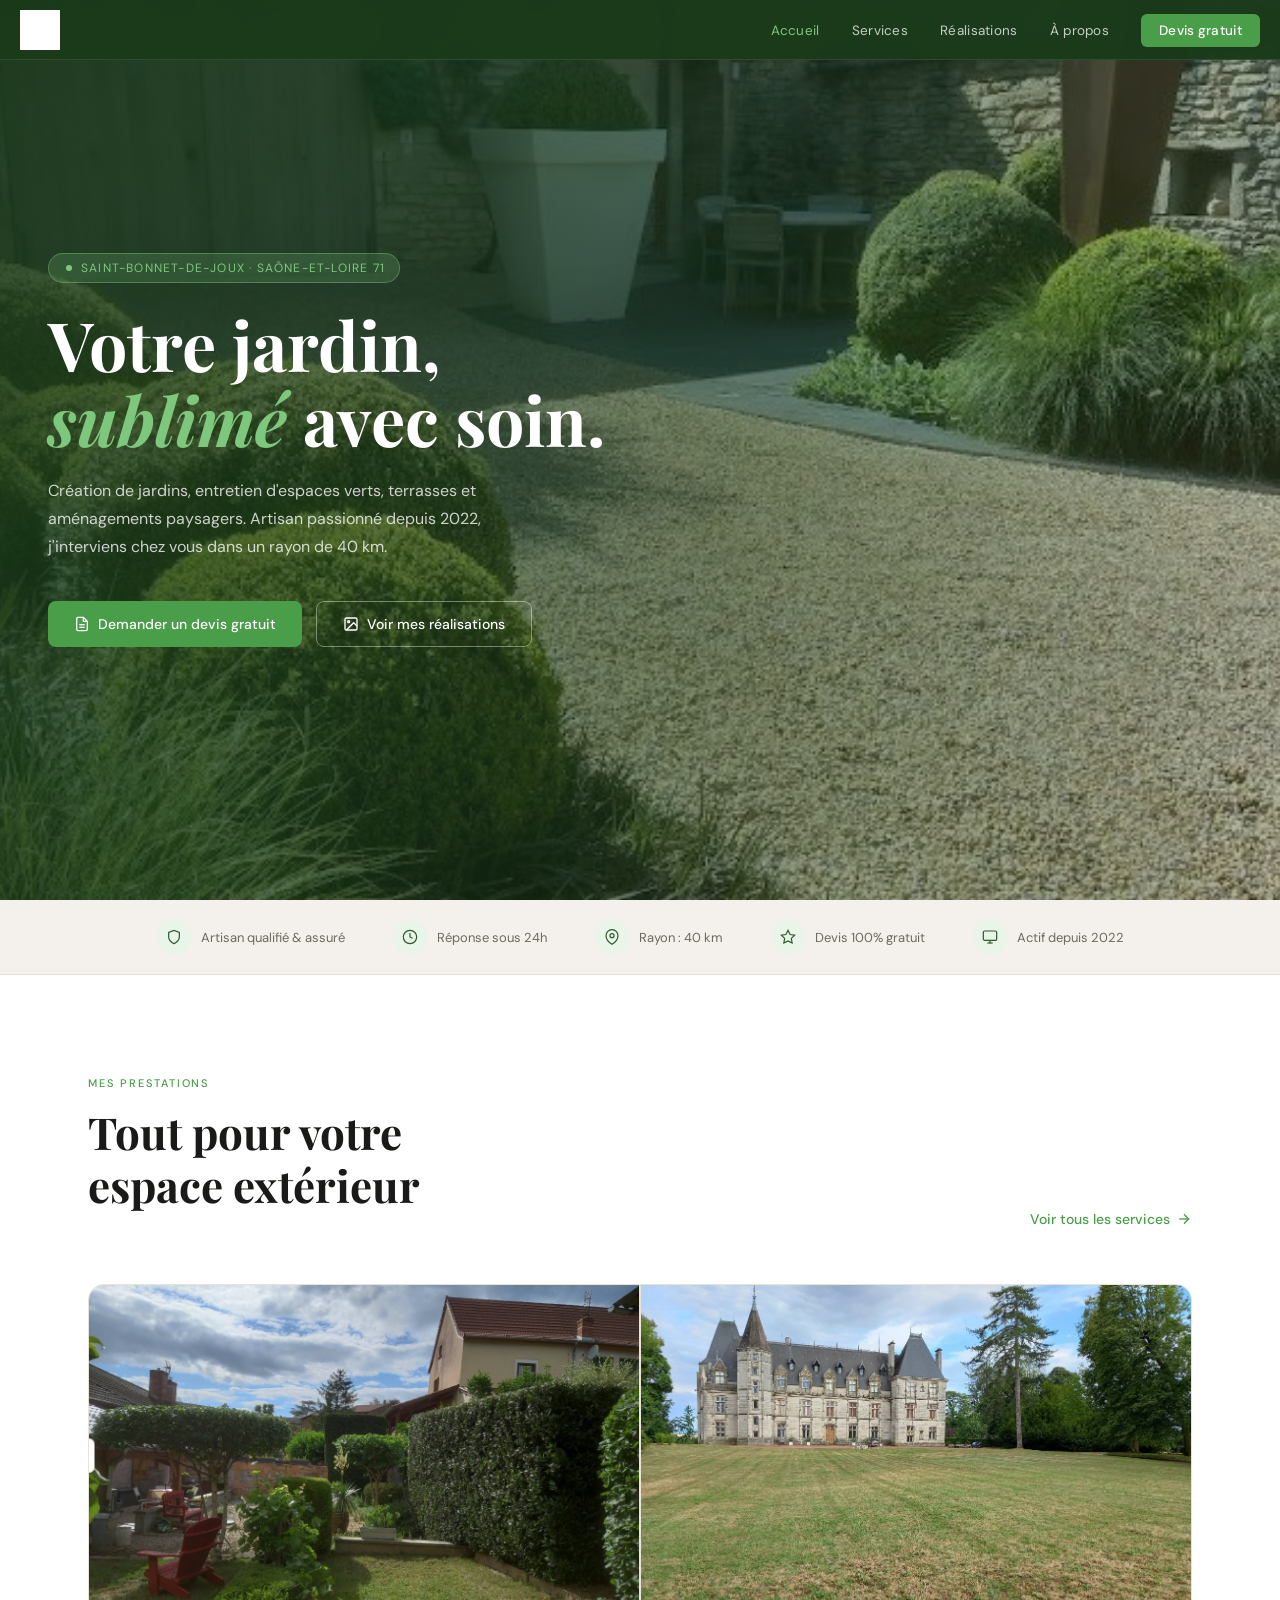
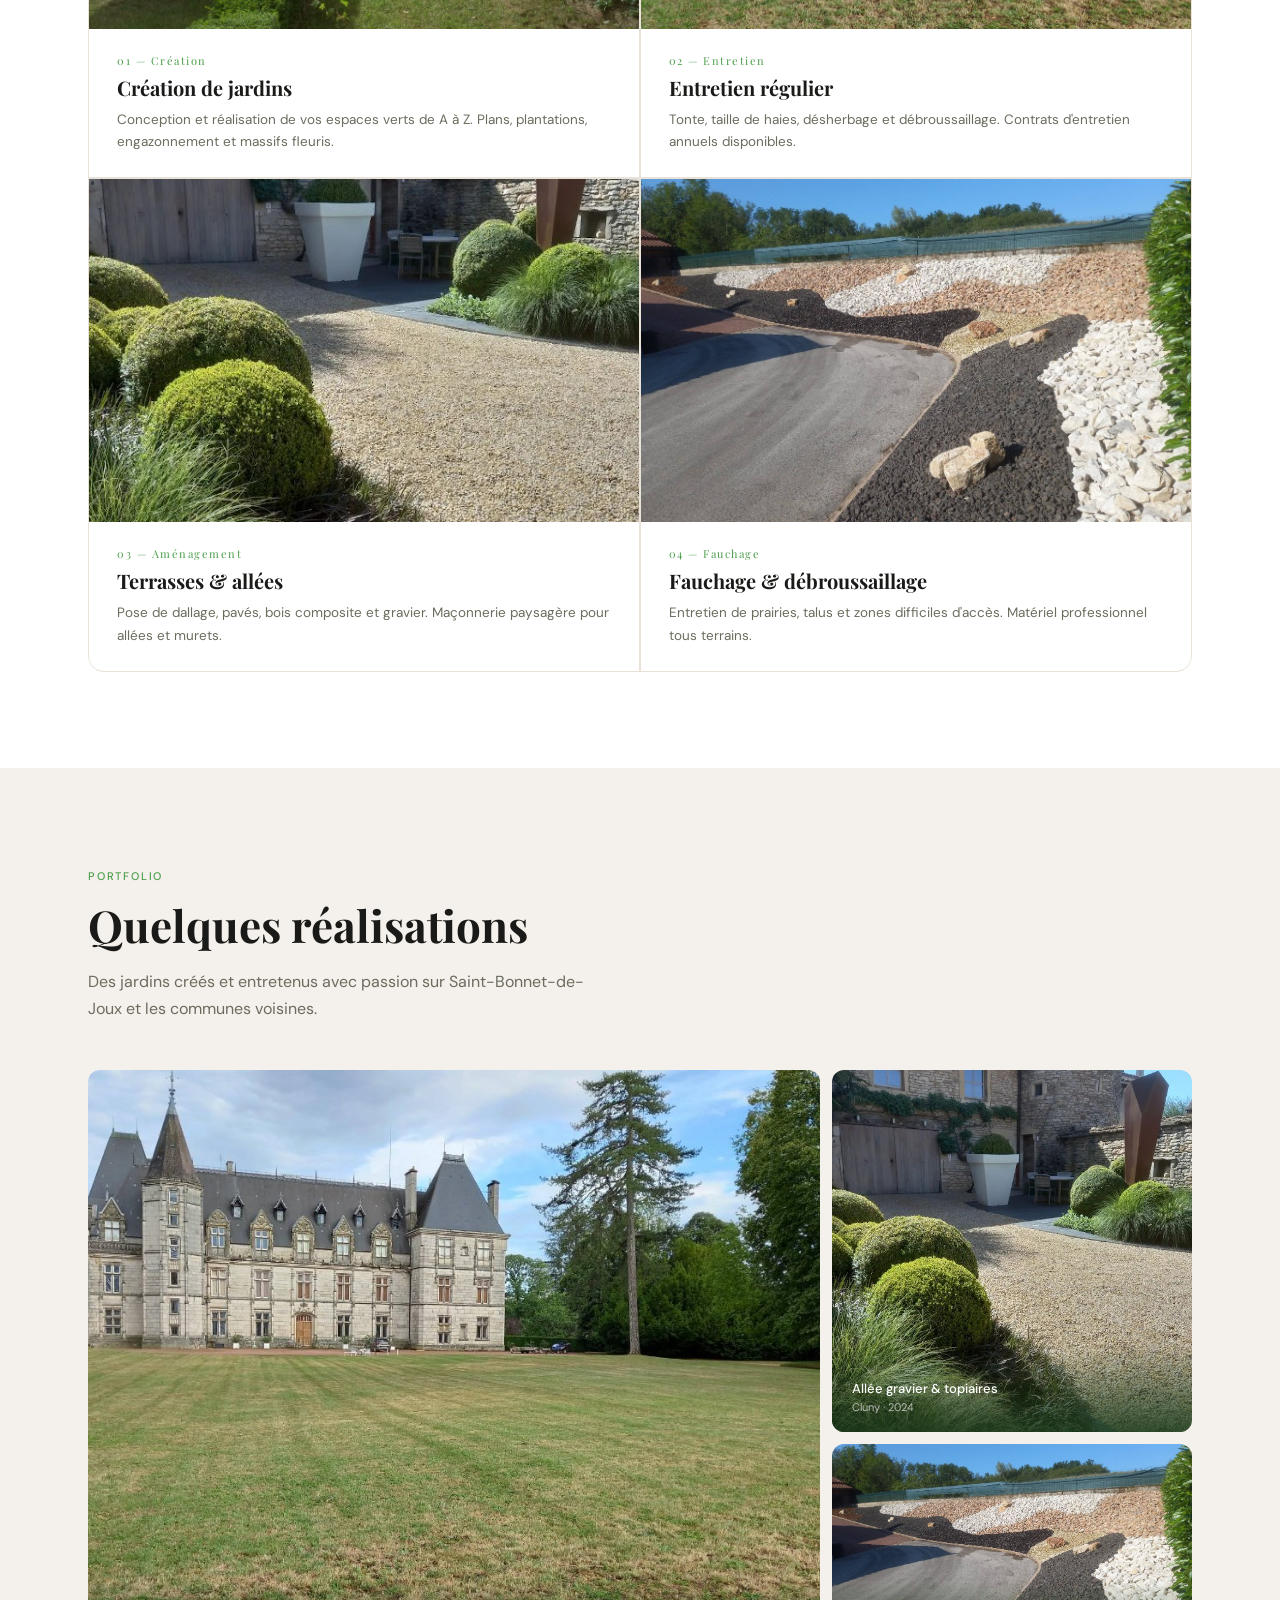
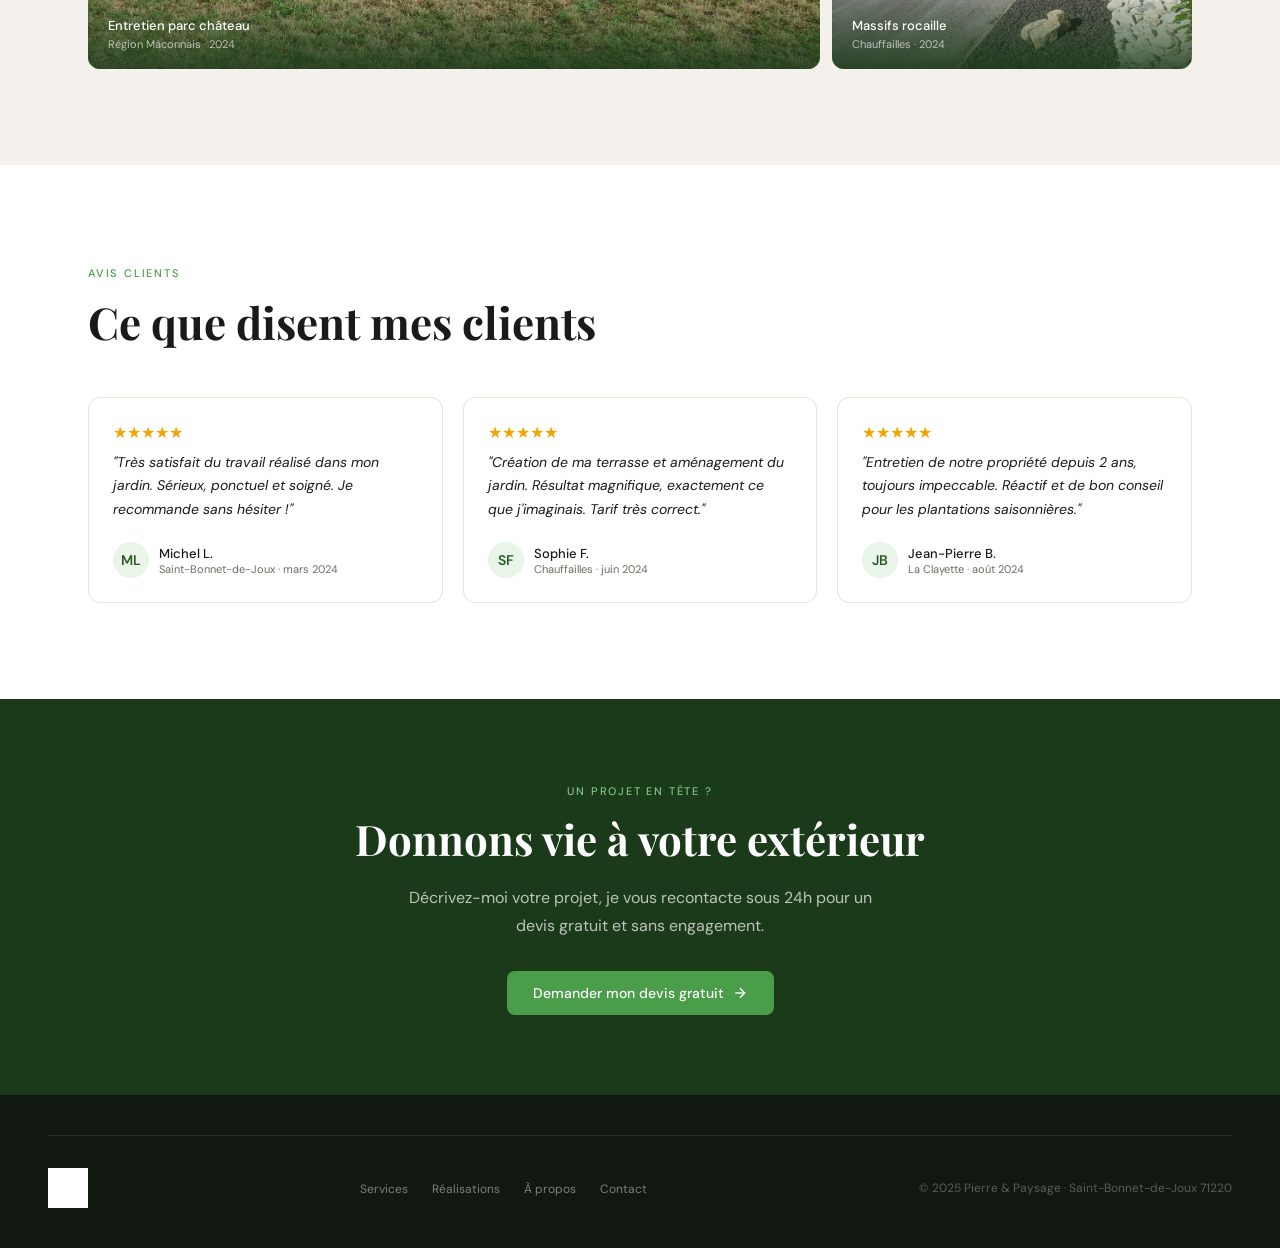
==== index.html @ a12b0a86 "Site vitrine Pierre & Paysage (multi-pages)" ====
<!DOCTYPE html>
<html lang="fr">
<head>
<meta charset="UTF-8">
<meta name="viewport" content="width=device-width, initial-scale=1.0">
<title>Pierre & Paysage – Paysagiste à Saint-Bonnet-de-Joux (71)</title>
<link rel="preconnect" href="https://fonts.googleapis.com">
<link href="https://fonts.googleapis.com/css2?family=Playfair+Display:ital,wght@0,400;0,700;1,400&family=DM+Sans:wght@300;400;500&display=swap" rel="stylesheet">
<link rel="stylesheet" href="style.css">
</head>
<body>

<nav>
  <a href="index.html" class="nav-logo"><img src="assets/logo.jpg" alt="Pierre & Paysage"></a>
  <button class="hamburger" id="hamburger" aria-label="Menu"><span></span><span></span><span></span></button>
  <ul class="nav-links" id="navLinks"><li><a href="index.html" class="active">Accueil</a></li><li><a href="services.html">Services</a></li><li><a href="realisations.html">Réalisations</a></li><li><a href="apropos.html">À propos</a></li><li><a href="contact.html" class="nav-cta">Devis gratuit</a></li></ul>
</nav>

<!-- ===== ACCUEIL ===== -->
<div class="page" id="page-accueil">
  <section class="hero">
    <div class="hero-bg" style="background-image:url('assets/photo1.jpg')"></div>
    <div class="hero-overlay"></div>
    <div class="hero-content">
      <div class="hero-badge"><svg width="12" height="12" viewBox="0 0 12 12" fill="currentColor"><circle cx="6" cy="6" r="3"/></svg> Saint-Bonnet-de-Joux · Saône-et-Loire 71</div>
      <h1>Votre jardin,<br><em>sublimé</em> avec soin.</h1>
      <p class="hero-desc">Création de jardins, entretien d'espaces verts, terrasses et aménagements paysagers. Artisan passionné depuis 2022, j'interviens chez vous dans un rayon de 40 km.</p>
      <div class="hero-btns">
        <a href="contact.html" class="btn btn-green"><svg width="16" height="16" viewBox="0 0 24 24" fill="none" stroke="currentColor" stroke-width="2"><path d="M14 2H6a2 2 0 0 0-2 2v16a2 2 0 0 0 2 2h12a2 2 0 0 0 2-2V8z"/><polyline points="14 2 14 8 20 8"/><line x1="16" y1="13" x2="8" y2="13"/><line x1="16" y1="17" x2="8" y2="17"/></svg> Demander un devis gratuit</a>
        <a href="realisations.html" class="btn btn-outline"><svg width="16" height="16" viewBox="0 0 24 24" fill="none" stroke="currentColor" stroke-width="2"><rect x="3" y="3" width="18" height="18" rx="2"/><circle cx="8.5" cy="8.5" r="1.5"/><polyline points="21 15 16 10 5 21"/></svg> Voir mes réalisations</a>
      </div>
    </div>
  </section>

  <div class="trust-bar">
    <div class="trust-inner">
      <div class="trust-item"><div class="trust-icon"><svg viewBox="0 0 24 24" stroke-width="1.8"><path d="M12 22s8-4 8-10V5l-8-3-8 3v7c0 6 8 10 8 10z"/></svg></div>Artisan qualifié &amp; assuré</div>
      <div class="trust-item"><div class="trust-icon"><svg viewBox="0 0 24 24" stroke-width="1.8"><circle cx="12" cy="12" r="10"/><polyline points="12 6 12 12 16 14"/></svg></div>Réponse sous 24h</div>
      <div class="trust-item"><div class="trust-icon"><svg viewBox="0 0 24 24" stroke-width="1.8"><path d="M21 10c0 7-9 13-9 13s-9-6-9-13a9 9 0 0 1 18 0z"/><circle cx="12" cy="10" r="3"/></svg></div>Rayon : 40 km</div>
      <div class="trust-item"><div class="trust-icon"><svg viewBox="0 0 24 24" stroke-width="1.8"><polygon points="12 2 15.09 8.26 22 9.27 17 14.14 18.18 21.02 12 17.77 5.82 21.02 7 14.14 2 9.27 8.91 8.26 12 2"/></svg></div>Devis 100% gratuit</div>
      <div class="trust-item"><div class="trust-icon"><svg viewBox="0 0 24 24" stroke-width="1.8"><rect x="2" y="3" width="20" height="14" rx="2"/><line x1="8" y1="21" x2="16" y2="21"/><line x1="12" y1="17" x2="12" y2="21"/></svg></div>Actif depuis 2022</div>
    </div>
  </div>

  <section class="section">
    <div class="services-header">
      <div><span class="tag">Mes prestations</span><h2 class="section-title">Tout pour votre<br>espace extérieur</h2></div>
      <a href="services.html" class="link-arrow">Voir tous les services <svg viewBox="0 0 24 24" fill="none" stroke="currentColor" stroke-width="2"><line x1="5" y1="12" x2="19" y2="12"/><polyline points="12 5 19 12 12 19"/></svg></a>
    </div>
    <div class="services-grid">
      <a href="services.html" class="service-card"><div class="img"><img src="assets/photo2.jpg" alt="Création de jardins"></div><div class="service-body"><div class="service-num">01 — Création</div><h3>Création de jardins</h3><p>Conception et réalisation de vos espaces verts de A à Z. Plans, plantations, engazonnement et massifs fleuris.</p></div></a>
      <a href="services.html" class="service-card"><div class="img"><img src="assets/photo3.jpg" alt="Entretien"></div><div class="service-body"><div class="service-num">02 — Entretien</div><h3>Entretien régulier</h3><p>Tonte, taille de haies, désherbage et débroussaillage. Contrats d'entretien annuels disponibles.</p></div></a>
      <a href="services.html" class="service-card"><div class="img"><img src="assets/photo1.jpg" alt="Terrasses"></div><div class="service-body"><div class="service-num">03 — Aménagement</div><h3>Terrasses &amp; allées</h3><p>Pose de dallage, pavés, bois composite et gravier. Maçonnerie paysagère pour allées et murets.</p></div></a>
      <a href="services.html" class="service-card"><div class="img"><img src="assets/photo4.jpg" alt="Fauchage"></div><div class="service-body"><div class="service-num">04 — Fauchage</div><h3>Fauchage &amp; débroussaillage</h3><p>Entretien de prairies, talus et zones difficiles d'accès. Matériel professionnel tous terrains.</p></div></a>
    </div>
  </section>

  <section style="background:var(--stone);">
    <div class="section">
      <span class="tag">Portfolio</span>
      <h2 class="section-title">Quelques réalisations</h2>
      <p class="section-sub">Des jardins créés et entretenus avec passion sur Saint-Bonnet-de-Joux et les communes voisines.</p>
      <div class="real-grid">
        <a href="realisations.html" class="real-item feat"><img src="assets/photo3.jpg" alt="Entretien parc château"><div class="real-label"><span>Entretien parc château</span><small>Région Mâconnais · 2024</small></div></a>
        <a href="realisations.html" class="real-item"><img src="assets/photo1.jpg" alt="Allée gravier"><div class="real-label"><span>Allée gravier &amp; topiaires</span><small>Cluny · 2024</small></div></a>
        <a href="realisations.html" class="real-item"><img src="assets/photo4.jpg" alt="Massifs rocaille"><div class="real-label"><span>Massifs rocaille</span><small>Chauffailles · 2024</small></div></a>
      </div>
    </div>
  </section>

  <section class="section">
    <span class="tag">Avis clients</span>
    <h2 class="section-title">Ce que disent mes clients</h2>
    <div class="avis-grid">
      <div class="avis-card"><div class="stars">★★★★★</div><p>"Très satisfait du travail réalisé dans mon jardin. Sérieux, ponctuel et soigné. Je recommande sans hésiter !"</p><div class="avis-author"><div class="avis-avatar">ML</div><div><div class="avis-name">Michel L.</div><div class="avis-date">Saint-Bonnet-de-Joux · mars 2024</div></div></div></div>
      <div class="avis-card"><div class="stars">★★★★★</div><p>"Création de ma terrasse et aménagement du jardin. Résultat magnifique, exactement ce que j'imaginais. Tarif très correct."</p><div class="avis-author"><div class="avis-avatar">SF</div><div><div class="avis-name">Sophie F.</div><div class="avis-date">Chauffailles · juin 2024</div></div></div></div>
      <div class="avis-card"><div class="stars">★★★★★</div><p>"Entretien de notre propriété depuis 2 ans, toujours impeccable. Réactif et de bon conseil pour les plantations saisonnières."</p><div class="avis-author"><div class="avis-avatar">JB</div><div><div class="avis-name">Jean-Pierre B.</div><div class="avis-date">La Clayette · août 2024</div></div></div></div>
    </div>
  </section>

  <div class="cta"><div class="inner"><span class="tag">Un projet en tête ?</span><h2>Donnons vie à votre extérieur</h2><p>Décrivez-moi votre projet, je vous recontacte sous 24h pour un devis gratuit et sans engagement.</p><a href="contact.html" class="btn btn-green">Demander mon devis gratuit <svg width="16" height="16" viewBox="0 0 24 24" fill="none" stroke="currentColor" stroke-width="2"><line x1="5" y1="12" x2="19" y2="12"/><polyline points="12 5 19 12 12 19"/></svg></a></div></div>
</div>

<footer>
  <div class="footer-inner">
    <img src="assets/logo.jpg" alt="Pierre & Paysage">
    <ul class="footer-links"><li><a href="services.html">Services</a></li><li><a href="realisations.html">Réalisations</a></li><li><a href="apropos.html">À propos</a></li><li><a href="contact.html">Contact</a></li></ul>
    <div class="footer-copy">© 2025 Pierre &amp; Paysage · Saint-Bonnet-de-Joux 71220</div>
  </div>
</footer>

<script src="script.js"></script>
</body>
</html>
---- style.css ----
*,*::before,*::after{box-sizing:border-box;margin:0;padding:0;}
  :root{
    --green-deep:#1a3a1a;--green-mid:#2d5a2d;--green-light:#4a9e4a;--green-pale:#e8f5e8;--green-accent:#7ec87e;
    --stone:#f4f0eb;--stone-dark:#e8e2d9;--text:#1a1a18;--text-muted:#6b6b5e;--white:#fff;
    --ff-display:'Playfair Display',Georgia,serif;--ff-body:'DM Sans',sans-serif;
  }
  body{font-family:var(--ff-body);color:var(--text);background:var(--white);overflow-x:hidden;}
  a{text-decoration:none;}
  img{display:block;}
  
  

  /* NAV */
  nav{position:fixed;top:0;left:0;right:0;z-index:100;padding:0 1.25rem;height:60px;display:flex;align-items:center;justify-content:space-between;background:rgba(26,58,26,0.97);backdrop-filter:blur(12px);border-bottom:1px solid rgba(126,200,126,0.15);}
  .nav-logo{display:flex;align-items:center;gap:10px;}
  .nav-logo img{height:40px;width:auto;object-fit:contain;filter:brightness(0) invert(1);}
  .nav-links{display:flex;align-items:center;gap:2rem;list-style:none;}
  .nav-links a{color:rgba(255,255,255,0.75);font-size:13.5px;font-weight:400;letter-spacing:0.3px;transition:color 0.2s;}
  .nav-links a:hover,.nav-links a.active{color:var(--green-accent);}
  .nav-cta{background:var(--green-light);color:#fff !important;padding:8px 18px;border-radius:6px;font-weight:500 !important;transition:background 0.2s;}
  .nav-cta:hover{background:var(--green-accent);color:var(--green-deep) !important;}

  /* BUTTONS */
  .btn{display:inline-flex;align-items:center;gap:8px;padding:13px 26px;border-radius:8px;font-size:14px;font-weight:500;cursor:pointer;transition:all 0.22s;border:none;}
  .btn-green{background:var(--green-light);color:#fff;}
  .btn-green:hover{background:var(--green-accent);color:var(--green-deep);transform:translateY(-2px);}
  .btn-outline{background:transparent;color:#fff;border:1px solid rgba(255,255,255,0.4);}
  .btn-outline:hover{border-color:var(--green-accent);color:var(--green-accent);transform:translateY(-2px);}

  /* HERO */
  .hero{min-height:100vh;position:relative;display:flex;align-items:center;overflow:hidden;}
  .hero-bg{position:absolute;inset:0;background-size:cover;background-position:center 40%;transform:scale(1.05);animation:slowzoom 20s ease-in-out infinite alternate;}
  @keyframes slowzoom{from{transform:scale(1.05);}to{transform:scale(1.12);}}
  .hero-overlay{position:absolute;inset:0;background:linear-gradient(105deg,rgba(26,58,26,0.88) 0%,rgba(26,58,26,0.55) 55%,rgba(26,58,26,0.2) 100%);}
  .hero-content{position:relative;padding:0 3rem;max-width:680px;animation:fadein 1s ease 0.3s both;}
  @keyframes fadein{from{opacity:0;transform:translateY(24px);}to{opacity:1;transform:none;}}
  .hero-badge{display:inline-flex;align-items:center;gap:6px;background:rgba(126,200,126,0.2);border:1px solid rgba(126,200,126,0.4);color:var(--green-accent);font-size:12px;letter-spacing:1.2px;text-transform:uppercase;padding:6px 14px;border-radius:99px;margin-bottom:1.5rem;}
  .hero h1{font-family:var(--ff-display);font-size:clamp(40px,5.5vw,68px);font-weight:700;color:#fff;line-height:1.1;margin-bottom:1.25rem;}
  .hero h1 em{font-style:italic;color:var(--green-accent);}
  .hero-desc{font-size:16px;color:rgba(255,255,255,0.78);line-height:1.75;margin-bottom:2.5rem;max-width:460px;}
  .hero-btns{display:flex;gap:14px;flex-wrap:wrap;}

  /* TRUST */
  .trust-bar{background:var(--stone);border-bottom:1px solid var(--stone-dark);padding:1.25rem 3rem;}
  .trust-inner{display:flex;gap:3rem;align-items:center;flex-wrap:wrap;justify-content:center;max-width:1100px;margin:0 auto;}
  .trust-item{display:flex;align-items:center;gap:10px;font-size:13px;color:var(--text-muted);}
  .trust-icon{width:34px;height:34px;background:var(--green-pale);border-radius:50%;display:flex;align-items:center;justify-content:center;flex-shrink:0;}
  .trust-icon svg{width:16px;height:16px;stroke:var(--green-mid);fill:none;}

  /* SECTION COMMON */
  .section{padding:6rem 3rem;max-width:1200px;margin:0 auto;}
  .tag{display:inline-block;font-size:11px;font-weight:500;letter-spacing:1.8px;text-transform:uppercase;color:var(--green-light);margin-bottom:1rem;}
  .section-title{font-family:var(--ff-display);font-size:clamp(28px,3.5vw,44px);font-weight:700;color:var(--text);line-height:1.2;margin-bottom:1rem;}
  .section-sub{font-size:16px;color:var(--text-muted);line-height:1.7;max-width:520px;}
  .center{text-align:center;}
  .center .section-sub{margin-left:auto;margin-right:auto;}

  /* PAGE HEADER (inner pages) */
  .page-header{background:var(--green-deep);padding:9rem 3rem 4.5rem;position:relative;overflow:hidden;}
  .page-header .bg{position:absolute;inset:0;background-size:cover;background-position:center;opacity:0.12;}
  .page-header .inner{max-width:1200px;margin:0 auto;position:relative;}
  .page-header .tag{color:var(--green-accent);}
  .page-header h1{font-family:var(--ff-display);font-size:clamp(34px,5vw,56px);font-weight:700;color:#fff;line-height:1.1;}
  .page-header p{font-size:16px;color:rgba(255,255,255,0.7);line-height:1.7;max-width:540px;margin-top:1.25rem;}

  /* SERVICES PREVIEW GRID */
  .services-header{display:flex;justify-content:space-between;align-items:flex-end;margin-bottom:3.5rem;gap:2rem;flex-wrap:wrap;}
  .link-arrow{font-size:14px;font-weight:500;color:var(--green-light);display:inline-flex;align-items:center;gap:6px;transition:gap 0.2s;}
  .link-arrow:hover{gap:10px;color:var(--green-mid);}
  .link-arrow svg{width:16px;height:16px;}
  .services-grid{display:grid;grid-template-columns:repeat(2,1fr);gap:1.5px;background:var(--stone-dark);border:1.5px solid var(--stone-dark);border-radius:16px;overflow:hidden;}
  .service-card{background:#fff;position:relative;overflow:hidden;display:block;color:inherit;}
  .service-card .img{width:100%;aspect-ratio:16/10;overflow:hidden;}
  .service-card .img img{width:100%;height:100%;object-fit:cover;transition:transform 0.5s ease;}
  .service-card:hover .img img{transform:scale(1.06);}
  .service-body{padding:1.5rem 1.75rem;}
  .service-num{font-family:var(--ff-display);font-size:11px;color:var(--green-light);letter-spacing:1.5px;margin-bottom:6px;}
  .service-body h3{font-family:var(--ff-display);font-size:20px;font-weight:700;color:var(--text);margin-bottom:8px;}
  .service-body p{font-size:13.5px;color:var(--text-muted);line-height:1.65;}

  /* SERVICE DETAIL ROWS */
  .svc-rows{display:flex;flex-direction:column;gap:5.5rem;}
  .svc-row{display:flex;gap:4rem;align-items:center;}
  .svc-row.rev{flex-direction:row-reverse;}
  .svc-row .media{flex:1;border-radius:16px;overflow:hidden;aspect-ratio:4/3;}
  .svc-row .media img{width:100%;height:100%;object-fit:cover;}
  .svc-row .body{flex:1;}
  .svc-row.wide .body{flex:1.2;}
  .svc-row .num{font-family:var(--ff-display);font-size:13px;color:var(--green-light);letter-spacing:1.5px;margin-bottom:8px;}
  .svc-row h2{font-family:var(--ff-display);font-size:clamp(26px,3vw,36px);font-weight:700;color:var(--text);line-height:1.2;margin-bottom:1rem;}
  .svc-row p{font-size:15px;color:var(--text-muted);line-height:1.75;margin-bottom:1.5rem;}
  .checklist{list-style:none;display:grid;gap:10px;}
  .checklist li{display:flex;align-items:center;gap:10px;font-size:14px;color:var(--text);}
  .checklist svg{width:18px;height:18px;stroke:var(--green-light);fill:none;flex-shrink:0;}

  /* PROCESS / VALUES / STATS cards */
  .cards4{display:grid;grid-template-columns:repeat(4,1fr);gap:1.25rem;}
  .cards3{display:grid;grid-template-columns:repeat(3,1fr);gap:1.25rem;}
  .pcard{background:#fff;border:1px solid var(--stone-dark);border-radius:12px;padding:1.75rem;}
  .pcard .big{font-family:var(--ff-display);font-size:34px;font-weight:700;color:var(--green-accent);line-height:1;margin-bottom:1rem;}
  .pcard h3{font-family:var(--ff-display);font-size:18px;font-weight:700;color:var(--text);margin-bottom:8px;}
  .pcard p{font-size:13.5px;color:var(--text-muted);line-height:1.65;}
  .vicon{width:46px;height:46px;background:var(--green-pale);border-radius:12px;display:flex;align-items:center;justify-content:center;margin-bottom:1.1rem;}
  .vicon svg{width:22px;height:22px;stroke:var(--green-mid);fill:none;}

  /* STATS band */
  .stats{max-width:1100px;margin:0 auto;padding:5rem 3rem;display:grid;grid-template-columns:repeat(4,1fr);gap:2rem;text-align:center;}
  .stats.three{grid-template-columns:repeat(3,1fr);}
  .stat-num{font-family:var(--ff-display);font-size:clamp(34px,4vw,50px);font-weight:700;line-height:1;}
  .stat-lbl{font-size:13.5px;margin-top:0.6rem;}

  /* REALISATIONS mosaic (home) */
  .real-grid{display:grid;grid-template-columns:repeat(3,1fr);gap:12px;margin-top:3rem;}
  .real-item{position:relative;border-radius:12px;overflow:hidden;display:block;}
  .real-item.feat{grid-column:span 2;grid-row:span 2;}
  .real-item img{width:100%;height:100%;object-fit:cover;min-height:220px;transition:transform 0.5s ease;}
  .real-item.feat img{min-height:480px;}
  .real-item:hover img{transform:scale(1.05);}
  .real-label{position:absolute;bottom:0;left:0;right:0;background:linear-gradient(to top,rgba(26,58,26,0.85),transparent);padding:2rem 1.25rem 1.1rem;}
  .real-label span{color:#fff;font-size:13px;font-weight:500;}
  .real-label small{display:block;color:rgba(255,255,255,0.65);font-size:11px;margin-top:2px;}

  /* GALLERY (realisations page) */
  .filters{display:flex;flex-wrap:wrap;gap:10px;margin-bottom:2.5rem;}
  .filter{cursor:pointer;font-family:inherit;font-size:13px;font-weight:500;letter-spacing:0.3px;padding:8px 18px;border-radius:99px;transition:all 0.2s;background:#fff;color:var(--text-muted);border:1px solid var(--stone-dark);}
  .filter.active{background:var(--green-mid);color:#fff;border-color:var(--green-mid);}
  .gallery{display:grid;grid-template-columns:repeat(3,1fr);gap:16px;}
  .gcard{position:relative;border-radius:14px;overflow:hidden;aspect-ratio:4/3;cursor:pointer;background:var(--stone-dark);transition:all 0.3s;}
  .gcard:hover{transform:translateY(-4px);box-shadow:0 14px 30px rgba(26,58,26,0.18);}
  .gcard img{width:100%;height:100%;object-fit:cover;}
  .gcard .cat{position:absolute;top:12px;left:12px;background:rgba(255,255,255,0.92);color:var(--green-mid);font-size:11px;font-weight:500;letter-spacing:0.4px;padding:4px 11px;border-radius:99px;}
  .gcard .lbl{position:absolute;bottom:0;left:0;right:0;background:linear-gradient(to top,rgba(26,58,26,0.9),transparent);padding:2.5rem 1.25rem 1.1rem;}
  .gcard .lbl span{display:block;color:#fff;font-size:14.5px;font-weight:500;}
  .gcard .lbl small{display:block;color:rgba(255,255,255,0.7);font-size:11.5px;margin-top:3px;}

  /* ABOUT */
  .about{display:flex;gap:4.5rem;align-items:center;}
  .about .media{flex:1;}
  .about .portrait{aspect-ratio:4/5;border-radius:16px;background:repeating-linear-gradient(45deg,#f4f0eb,#f4f0eb 14px,#ece6dc 14px,#ece6dc 28px);border:1px solid var(--stone-dark);display:flex;flex-direction:column;align-items:center;justify-content:center;gap:12px;color:#9a9486;min-height:340px;}
  .about .portrait svg{stroke:#b3ab9c;}
  .about .portrait .mono{font-family:monospace;font-size:12.5px;letter-spacing:0.5px;}
  .about .portrait .mono.sm{font-size:11px;color:#b3ab9c;}
  .about .body{flex:1.2;}
  .about .body p{font-size:15px;color:var(--text-muted);line-height:1.8;margin-bottom:1.1rem;}
  .about .body p strong{color:var(--text);font-weight:500;}
  .signature{font-family:var(--ff-display);font-style:italic;font-size:22px;color:var(--green-mid);}
  .sig-role{font-size:12.5px;color:var(--text-muted);letter-spacing:0.3px;margin-top:2px;}

  /* AVIS */
  .avis-grid{display:grid;grid-template-columns:repeat(3,1fr);gap:1.25rem;margin-top:3rem;}
  .avis-card{background:#fff;border-radius:12px;padding:1.5rem;border:1px solid var(--stone-dark);}
  .stars{color:#f0a500;font-size:16px;margin-bottom:8px;}
  .avis-card p{font-size:14px;color:var(--text);line-height:1.7;font-style:italic;margin-bottom:1.25rem;}
  .avis-author{display:flex;align-items:center;gap:10px;}
  .avis-avatar{width:36px;height:36px;border-radius:50%;background:var(--green-pale);display:flex;align-items:center;justify-content:center;font-size:14px;font-weight:600;color:var(--green-mid);flex-shrink:0;}
  .avis-name{font-size:13px;font-weight:500;color:var(--text);}
  .avis-date{font-size:11px;color:var(--text-muted);}

  /* CTA band */
  .cta{background:var(--green-deep);}
  .cta .inner{max-width:900px;margin:0 auto;padding:5rem 3rem;text-align:center;}
  .cta .tag{color:var(--green-accent);}
  .cta h2{font-family:var(--ff-display);font-size:clamp(28px,3.5vw,42px);font-weight:700;color:#fff;line-height:1.2;margin-bottom:1.25rem;}
  .cta p{font-size:16px;color:rgba(255,255,255,0.7);line-height:1.7;max-width:480px;margin:0 auto 2rem;}

  /* CONTACT */
  .contact-wrap{background-size:cover;background-position:center;position:relative;padding-top:60px;}
  .contact-wrap .ov{position:absolute;inset:0;background:rgba(26,58,26,0.9);}
  .contact-grid{position:relative;max-width:1200px;margin:0 auto;padding:5rem 3rem;display:grid;grid-template-columns:1fr 1fr;gap:5rem;align-items:center;}
  .contact-left .tag{color:var(--green-accent);}
  .contact-left h1{font-family:var(--ff-display);font-size:clamp(32px,4.5vw,50px);font-weight:700;color:#fff;line-height:1.15;margin-bottom:1rem;}
  .contact-left>p{font-size:16px;color:rgba(255,255,255,0.7);line-height:1.7;max-width:420px;margin-bottom:2rem;}
  .contact-list{display:flex;flex-direction:column;gap:1rem;}
  .contact-item{display:flex;align-items:center;gap:12px;color:rgba(255,255,255,0.85);font-size:14px;}
  .contact-item svg{width:20px;height:20px;stroke:var(--green-accent);fill:none;flex-shrink:0;}
  .devis-form{background:#fff;border-radius:16px;padding:2.25rem;display:flex;flex-direction:column;gap:1rem;}
  .form-title{font-family:var(--ff-display);font-size:22px;font-weight:700;color:var(--text);margin-bottom:0.5rem;}
  .form-grid{display:grid;grid-template-columns:1fr 1fr;gap:12px;}
  .form-group{display:flex;flex-direction:column;gap:5px;}
  .form-group label{font-size:12px;font-weight:500;color:var(--text-muted);letter-spacing:0.3px;}
  .form-group input,.form-group select,.form-group textarea{border:1.5px solid var(--stone-dark);border-radius:8px;padding:10px 14px;font-size:14px;font-family:var(--ff-body);color:var(--text);background:var(--stone);outline:none;width:100%;transition:border-color 0.2s;}
  .form-group input:focus,.form-group select:focus,.form-group textarea:focus{border-color:var(--green-light);background:#fff;}
  .form-group textarea{resize:vertical;min-height:90px;}
  .btn-submit{background:var(--green-mid);color:#fff;border:none;border-radius:8px;padding:13px 20px;font-size:14.5px;font-weight:500;cursor:pointer;display:flex;align-items:center;justify-content:center;gap:8px;font-family:var(--ff-body);margin-top:4px;transition:all 0.22s;}
  .btn-submit:hover{background:var(--green-light);transform:translateY(-2px);}
  .thanks{display:flex;flex-direction:column;align-items:center;text-align:center;gap:1rem;padding:2rem 0.5rem;}
  .thanks .circle{width:64px;height:64px;border-radius:50%;background:var(--green-pale);display:flex;align-items:center;justify-content:center;}
  .thanks .circle svg{stroke:var(--green-mid);fill:none;}
  .thanks h3{font-family:var(--ff-display);font-size:24px;font-weight:700;color:var(--text);}
  .thanks p{font-size:14.5px;color:var(--text-muted);line-height:1.7;max-width:300px;}
  .thanks button{background:none;border:none;color:var(--green-light);font-size:13.5px;font-weight:500;cursor:pointer;font-family:var(--ff-body);}
  .ville-pills{display:flex;flex-wrap:wrap;gap:8px;justify-content:center;max-width:760px;margin:0 auto;}
  .ville-pill{background:var(--green-pale);border:1px solid #cbe6cb;color:var(--green-mid);font-size:12.5px;padding:6px 15px;border-radius:99px;}

  /* FOOTER */
  footer{background:#111810;padding:2.5rem 3rem;}
  .footer-inner{max-width:1200px;margin:0 auto;display:flex;align-items:center;justify-content:space-between;flex-wrap:wrap;gap:1rem;border-top:1px solid rgba(126,200,126,0.15);padding-top:2rem;}
  .footer-inner img{height:40px;width:auto;object-fit:contain;filter:brightness(0) invert(1);}
  .footer-links{display:flex;gap:1.5rem;list-style:none;flex-wrap:wrap;}
  .footer-links a{color:rgba(255,255,255,0.45);font-size:12px;transition:color 0.2s;}
  .footer-links a:hover{color:var(--green-accent);}
  .footer-copy{font-size:12px;color:rgba(255,255,255,0.3);}

  /* HAMBURGER */
  .hamburger{display:none;flex-direction:column;gap:5px;cursor:pointer;padding:6px;background:none;border:none;}
  .hamburger span{display:block;width:22px;height:2px;background:#fff;border-radius:2px;transition:all 0.3s;}
  .hamburger.open span:nth-child(1){transform:translateY(7px) rotate(45deg);}
  .hamburger.open span:nth-child(2){opacity:0;}
  .hamburger.open span:nth-child(3){transform:translateY(-7px) rotate(-45deg);}

  /* RESPONSIVE */
  @media(max-width:860px){
    .hamburger{display:flex;}
    .nav-links{display:none;position:fixed;top:60px;left:0;right:0;background:rgba(26,58,26,0.98);flex-direction:column;align-items:stretch;gap:0;padding:0;border-top:1px solid rgba(126,200,126,0.2);z-index:99;}
    .nav-links.open{display:flex;}
    .nav-links li{width:100%;}
    .nav-links a{display:block;padding:1rem 1.5rem;text-align:center;border-bottom:1px solid rgba(126,200,126,0.1);}
    .nav-cta{margin:0.75rem 1.5rem;border-radius:8px;}
    .section{padding:3.5rem 1.25rem;}
    .page-header{padding:7.5rem 1.25rem 3.5rem;}
    .svc-row,.svc-row.rev,.about{flex-direction:column;gap:2.5rem;}
    .services-grid,.cards4,.cards3,.gallery,.avis-grid,.real-grid,.stats,.contact-grid,.form-grid{grid-template-columns:1fr;}
    .real-item.feat{grid-column:span 1;grid-row:span 1;}
    .real-item.feat img{min-height:260px;}
    .hero-content{padding:0 1.25rem;}
    .hero-btns .btn{justify-content:center;}
    .contact-grid,.cta .inner,.stats{padding-left:1.25rem;padding-right:1.25rem;}
    footer{padding:1.5rem 1.25rem;}
    .footer-inner{flex-direction:column;align-items:flex-start;}
  }
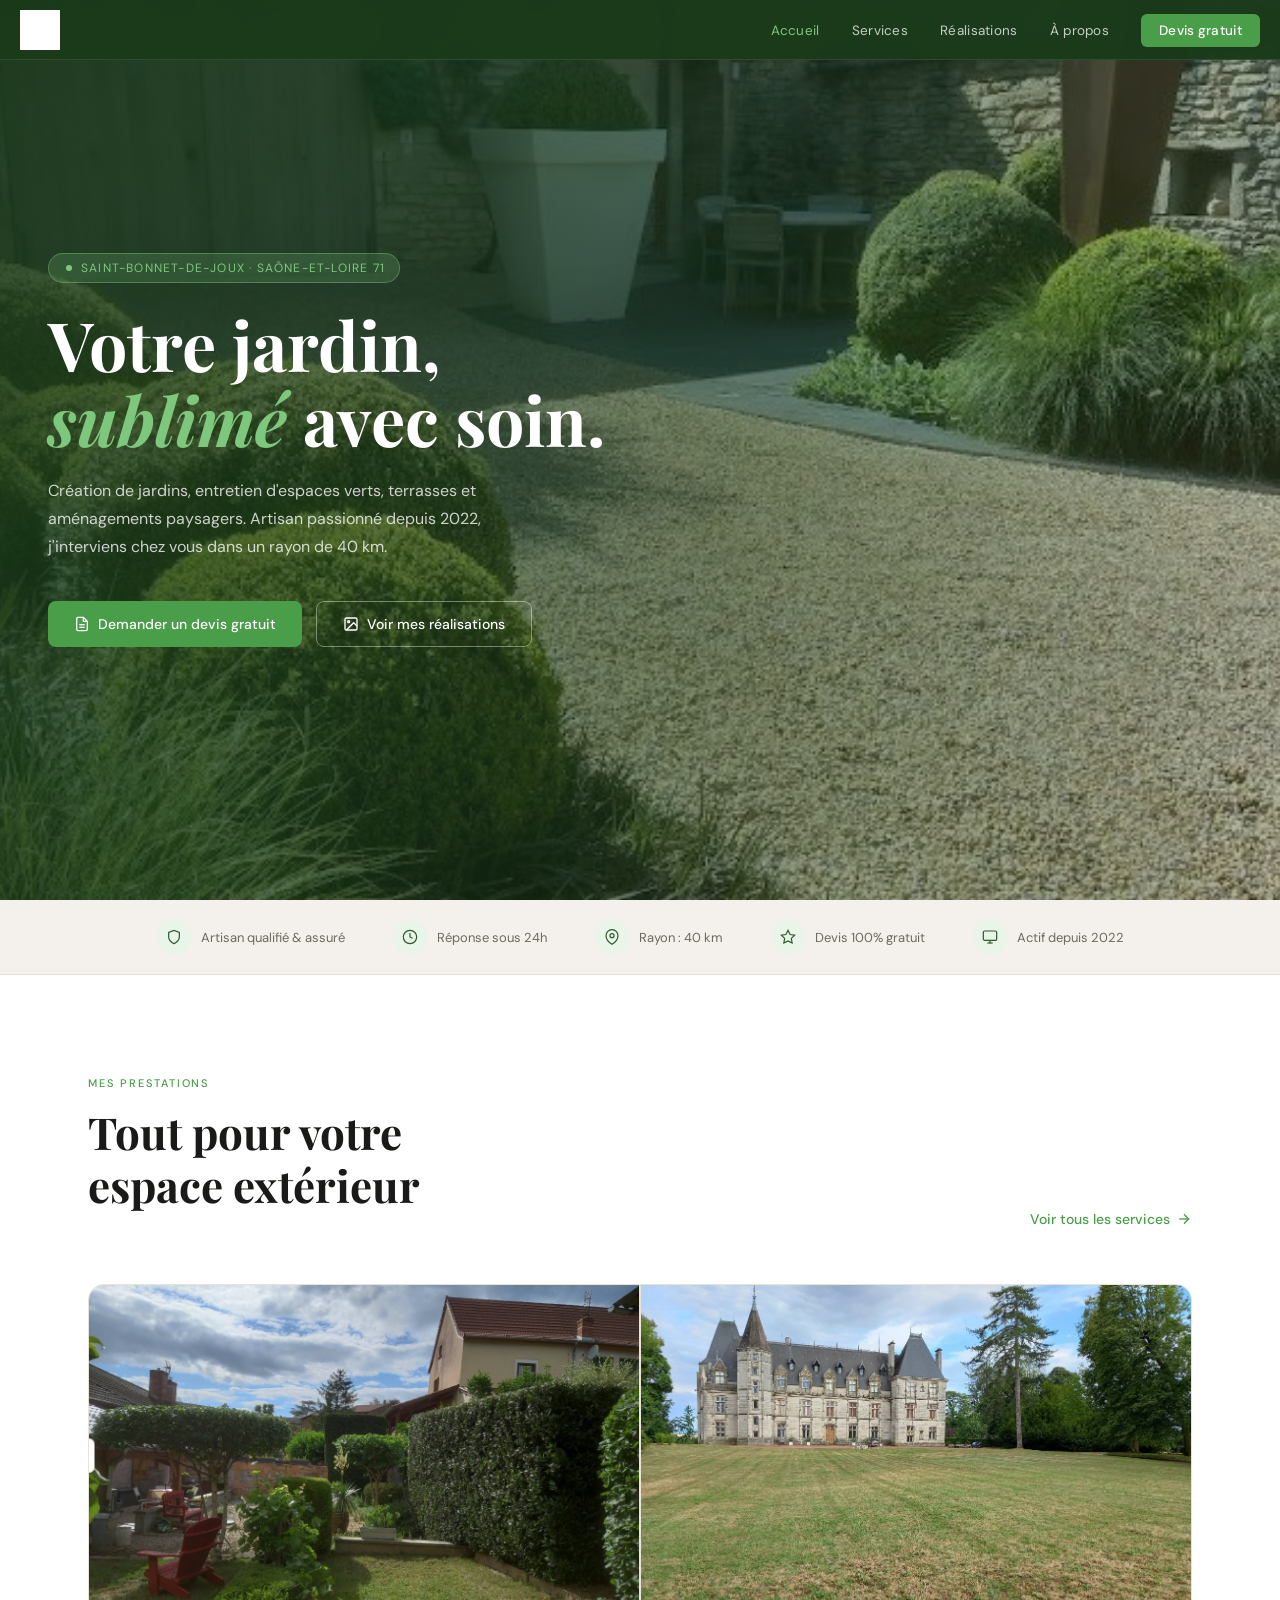
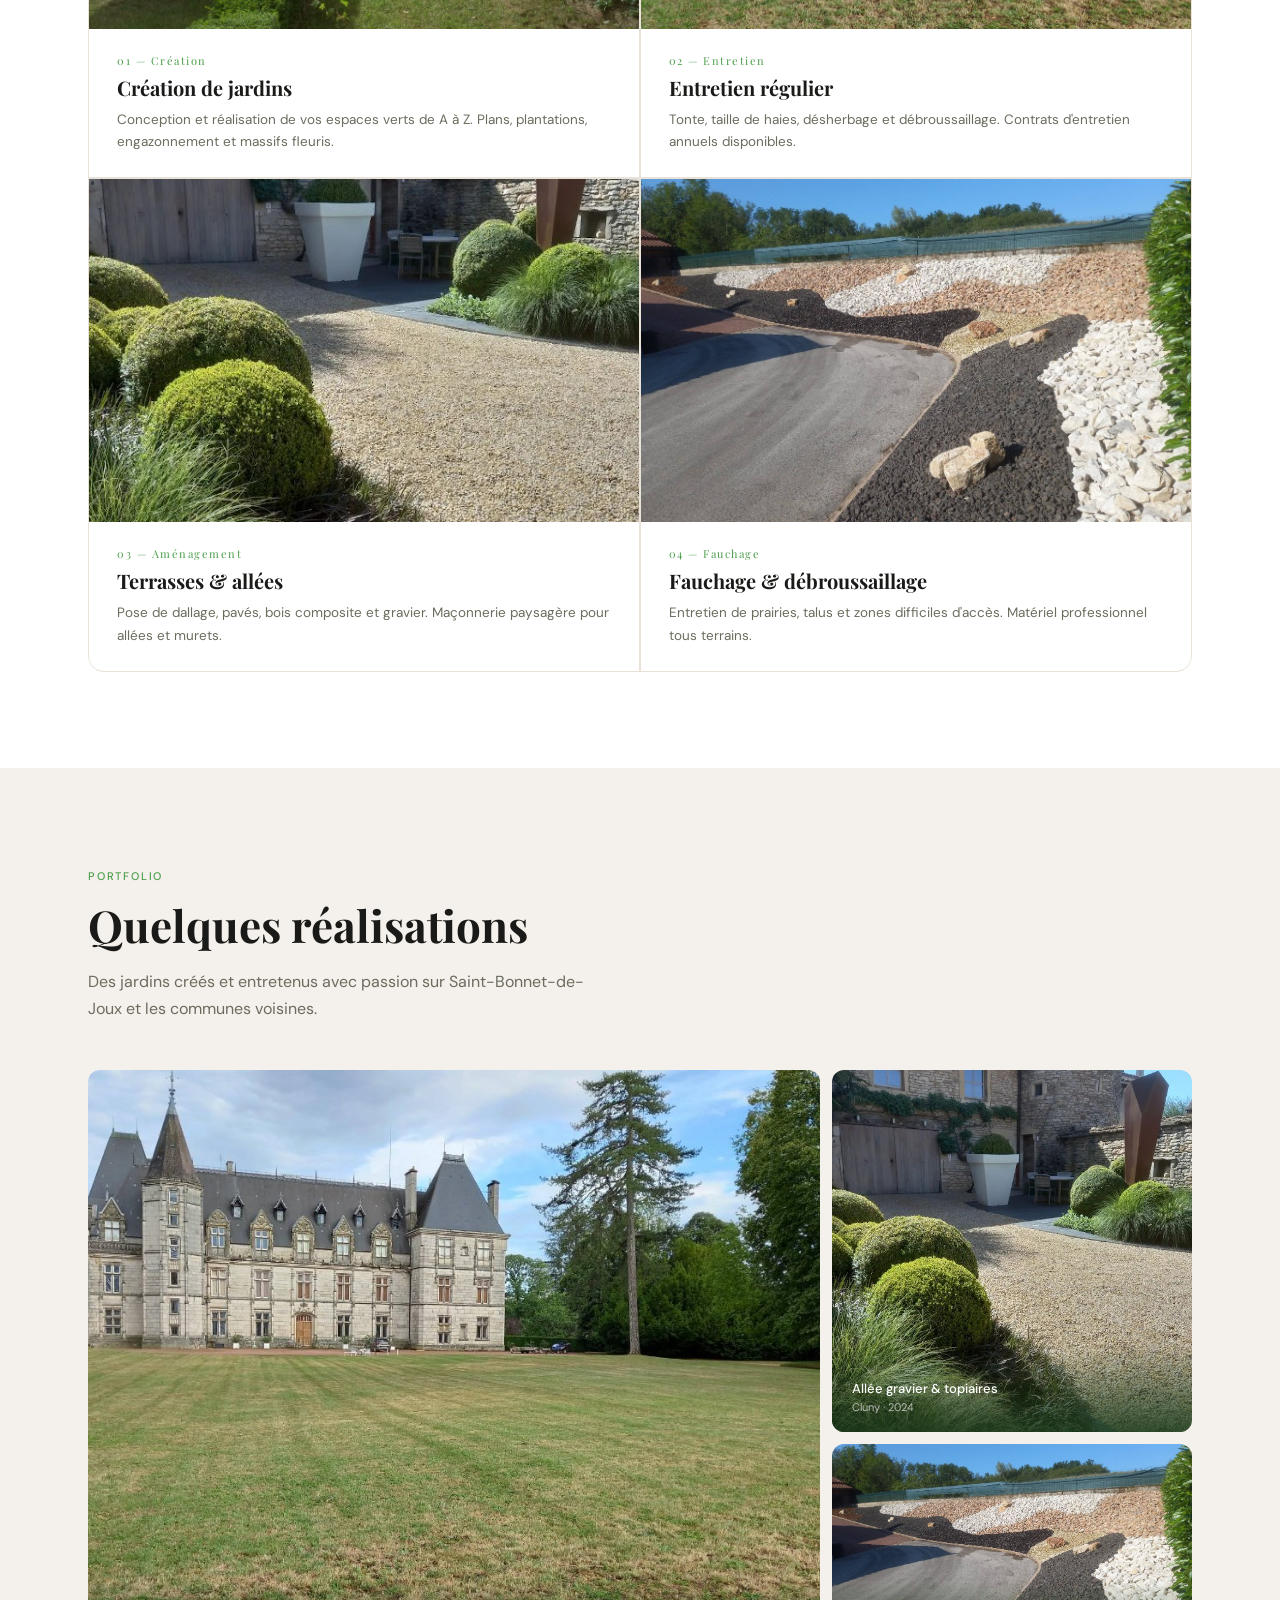
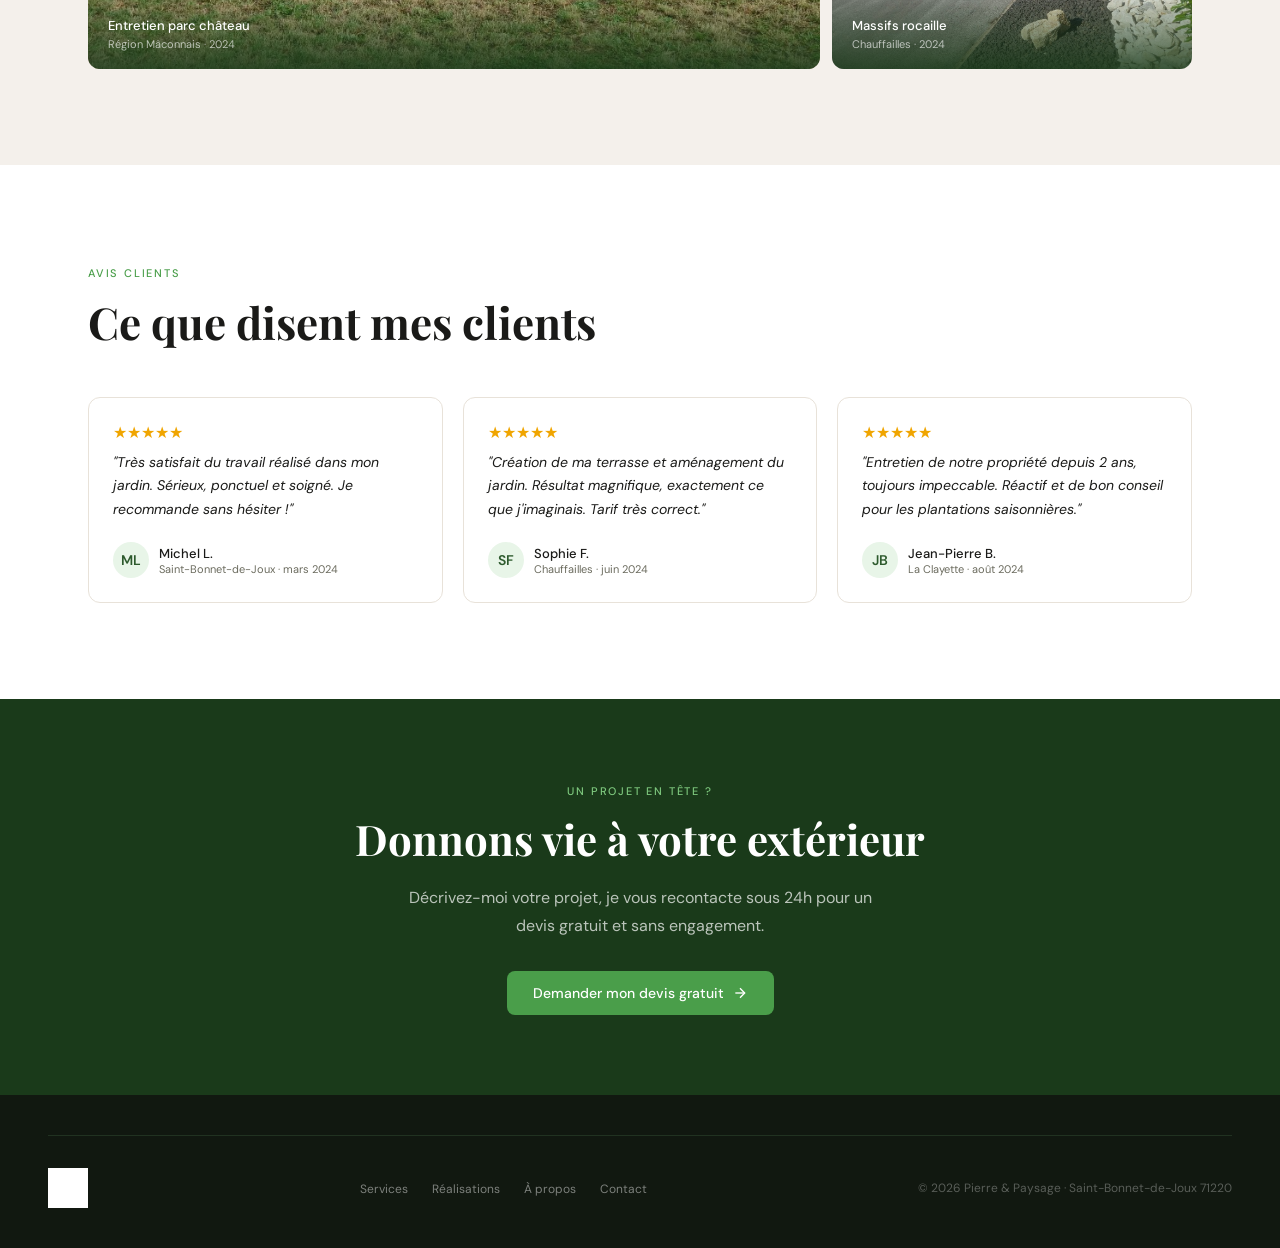
==== commit 567bd805: "Copyright 2025 -> 2026 sur toutes les pages" ====
--- a/index.html
+++ b/index.html
@@ -85,7 +85,7 @@
   <div class="footer-inner">
     <img src="assets/logo.jpg" alt="Pierre & Paysage">
     <ul class="footer-links"><li><a href="services.html">Services</a></li><li><a href="realisations.html">Réalisations</a></li><li><a href="apropos.html">À propos</a></li><li><a href="contact.html">Contact</a></li></ul>
-    <div class="footer-copy">© 2025 Pierre &amp; Paysage · Saint-Bonnet-de-Joux 71220</div>
+    <div class="footer-copy">© 2026 Pierre &amp; Paysage · Saint-Bonnet-de-Joux 71220</div>
   </div>
 </footer>
 
